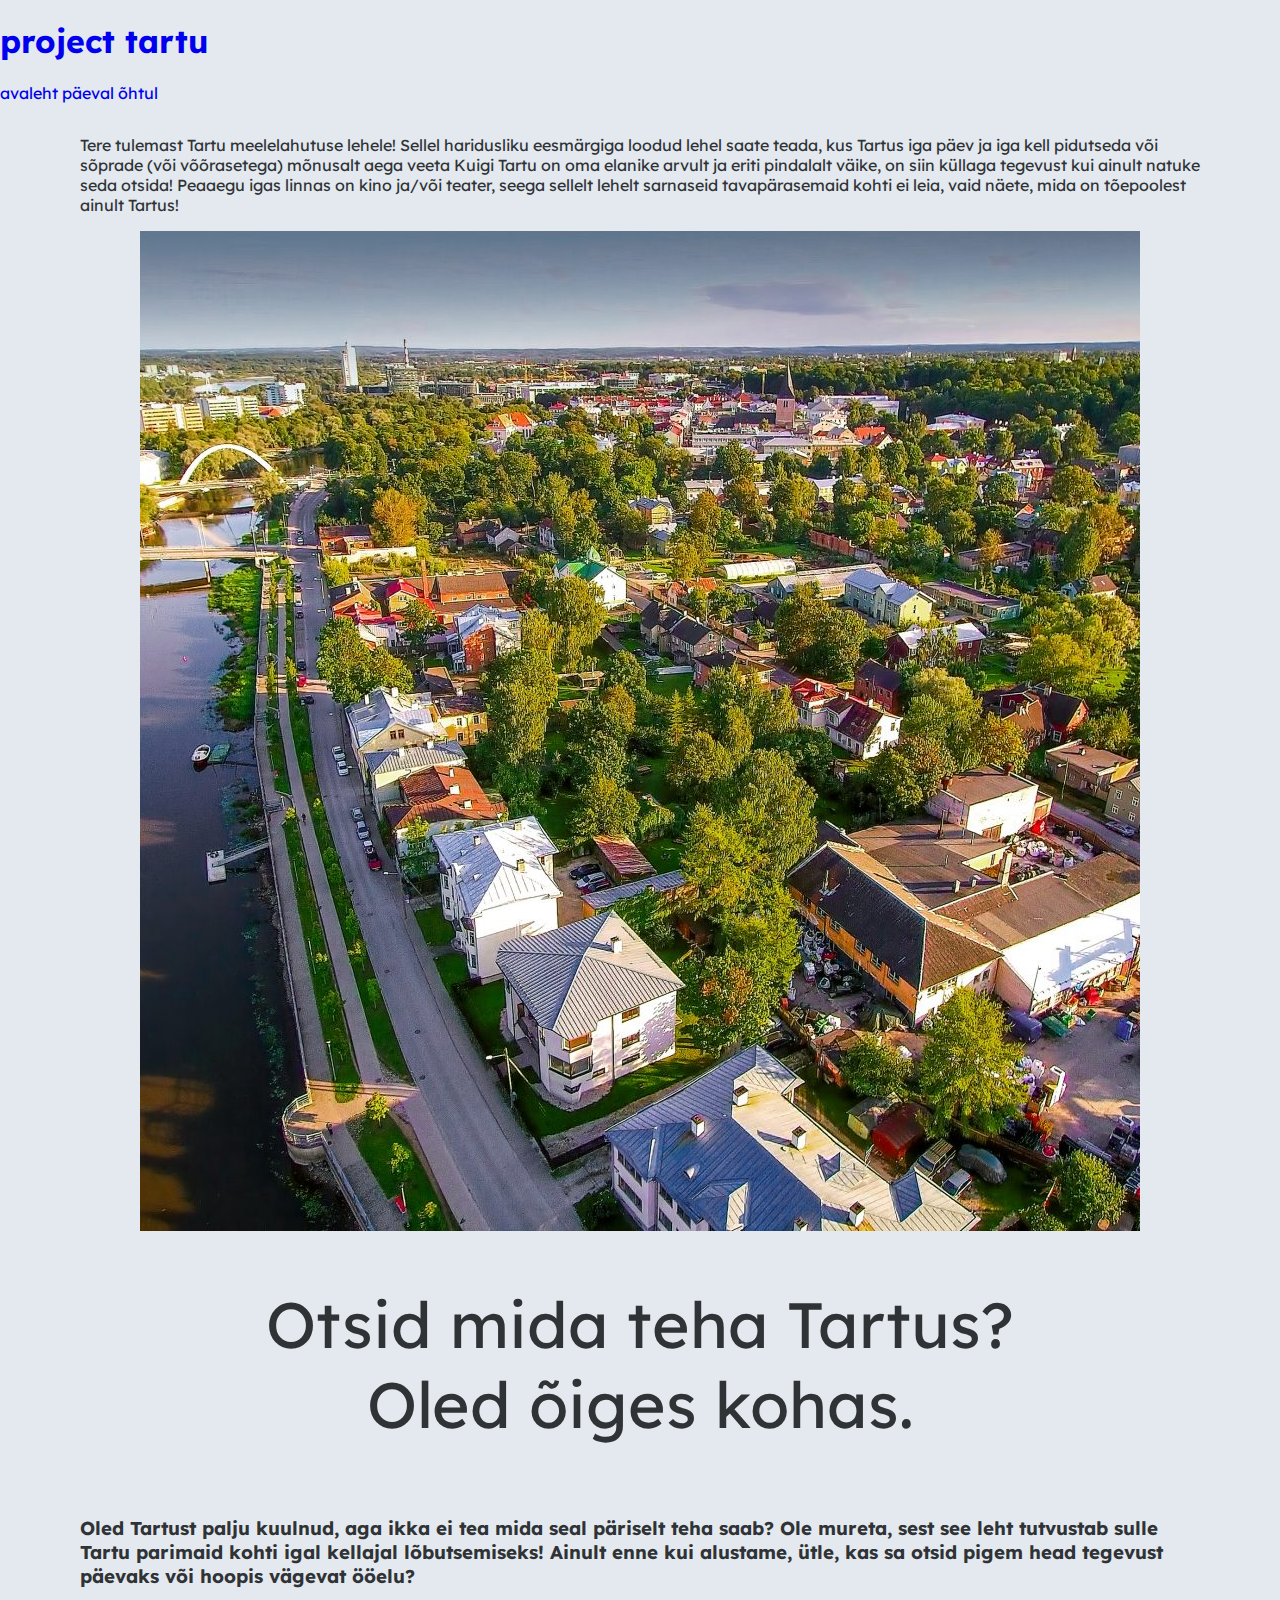
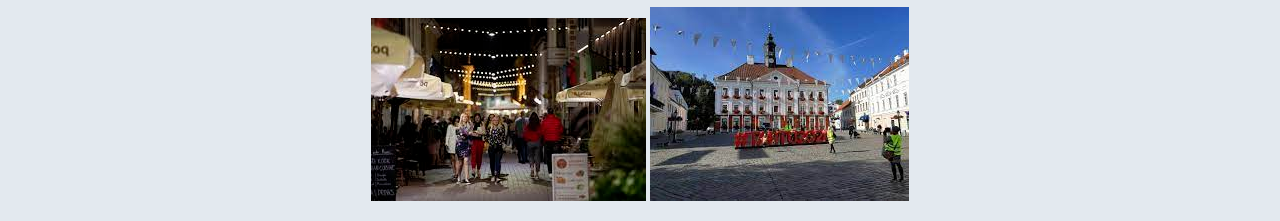
==== index.html @ 1abbdc7b "Link õhtu lehele" ====
<!DOCTYPE html>
<html lang="et">
<head>
    <meta charset="UTF-8">
    <meta http-equiv="X-UA-Compatible" content="IE=edge">
    <meta name="viewport" content="width=device-width, initial-scale=1.0">
    <title>project tartu</title>
    <link rel="stylesheet" href="style.css">
    <link rel="stylesheet" href="colors.css">
    <link rel="shortcut icon" href="img/Tartu_vapp_color.svg" type="image/x-icon">
    <script src="tartu-header.js"></script>
</head>
<body>
    <tartu-header></tartu-header>
    <section class="content">
        <p>Tere tulemast Tartu meelelahutuse lehele! Sellel haridusliku eesmärgiga loodud lehel saate teada, kus Tartus iga päev ja iga kell pidutseda või sõprade (või võõrasetega) mõnusalt aega veeta Kuigi Tartu on oma elanike arvult ja eriti pindalalt väike, on siin küllaga tegevust kui ainult natuke seda otsida! Peaaegu igas linnas on kino ja/või teater, seega sellelt lehelt sarnaseid tavapärasemaid kohti ei leia, vaid näete, mida on tõepoolest ainult Tartus!</p>
        <img src="img/Tartu.jpg" alt="Tartu">
        <h2 class="title">Otsid mida teha Tartus?<br>
            Oled õiges kohas.</h2>
        <h3>Oled Tartust palju kuulnud, aga ikka ei tea mida seal päriselt teha saab? Ole mureta, sest see leht tutvustab sulle Tartu parimaid kohti igal kellajal lõbutsemiseks! Ainult enne kui alustame, ütle, kas sa otsid pigem head tegevust päevaks või hoopis vägevat ööelu?</h3>
        <section class="valik">
            <a href="õhtu.html">
                <img src="img/pealeht_2.png" alt="õhtu">
            </a>
            <a href="päev.html">
                <img src="img/pealeht_1.png" alt="päevased tegevused">
            </a>
        </section>
    </section>
</body>
</html>
---- style.css ----
@import url('https://fonts.googleapis.com/css2?family=Lexend&display=swap');

html, body {
    margin: 0%;
    font-family: 'Lexend', sans-serif;
    background-color: #E3E9EF;
    color: #303336;
}

a {
    text-decoration: none;
}

.content {
    display: flex;
    flex-direction: column;
    align-items: center;
    margin: 1em 5em;
}

.title {
    font-size: 4em;
    font-weight: 400;
    text-align: center;
}
---- colors.css ----
:root {
    --vapipunane: #d22630;
    --valge: #fff;
}
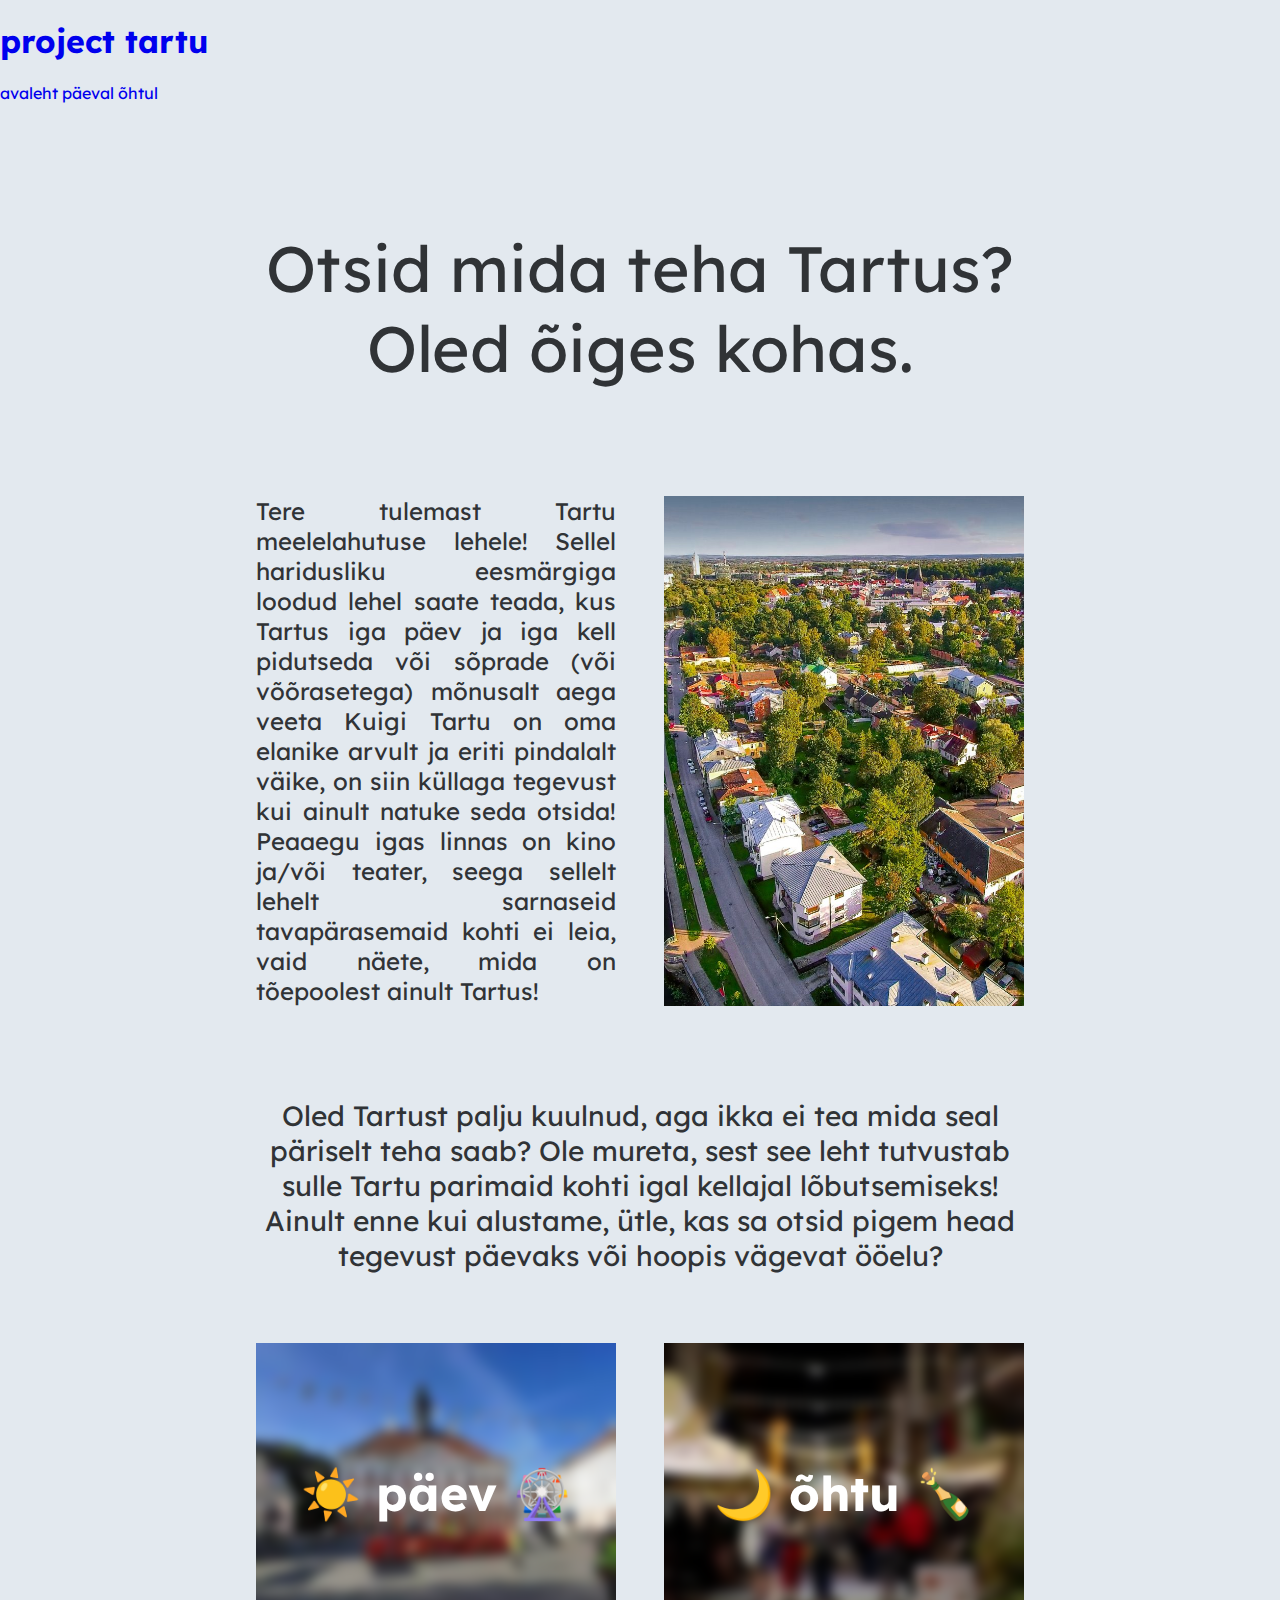
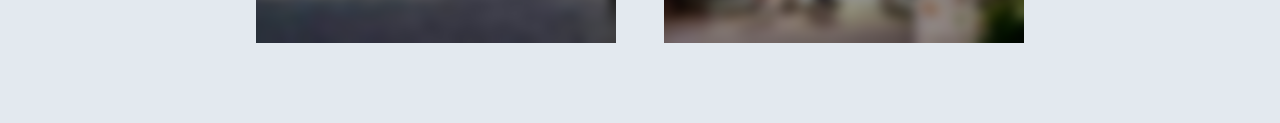
==== commit 884dee9f: "Suured muudatused" ====
--- a/index.html
+++ b/index.html
@@ -13,19 +13,32 @@
 <body>
     <tartu-header></tartu-header>
     <section class="content">
-        <p>Tere tulemast Tartu meelelahutuse lehele! Sellel haridusliku eesmärgiga loodud lehel saate teada, kus Tartus iga päev ja iga kell pidutseda või sõprade (või võõrasetega) mõnusalt aega veeta Kuigi Tartu on oma elanike arvult ja eriti pindalalt väike, on siin küllaga tegevust kui ainult natuke seda otsida! Peaaegu igas linnas on kino ja/või teater, seega sellelt lehelt sarnaseid tavapärasemaid kohti ei leia, vaid näete, mida on tõepoolest ainult Tartus!</p>
-        <img src="img/Tartu.jpg" alt="Tartu">
         <h2 class="title">Otsid mida teha Tartus?<br>
             Oled õiges kohas.</h2>
-        <h3>Oled Tartust palju kuulnud, aga ikka ei tea mida seal päriselt teha saab? Ole mureta, sest see leht tutvustab sulle Tartu parimaid kohti igal kellajal lõbutsemiseks! Ainult enne kui alustame, ütle, kas sa otsid pigem head tegevust päevaks või hoopis vägevat ööelu?</h3>
-        <section class="valik">
-            <a href="õhtu.html">
-                <img src="img/pealeht_2.png" alt="õhtu">
-            </a>
-            <a href="päev.html">
-                <img src="img/pealeht_1.png" alt="päevased tegevused">
-            </a>
+        <section class="two-columns">
+            <p>Tere tulemast Tartu meelelahutuse lehele! Sellel haridusliku eesmärgiga loodud lehel saate teada, kus Tartus iga päev ja iga kell pidutseda või sõprade (või võõrasetega) mõnusalt aega veeta Kuigi Tartu on oma elanike arvult ja eriti pindalalt väike, on siin küllaga tegevust kui ainult natuke seda otsida! Peaaegu igas linnas on kino ja/või teater, seega sellelt lehelt sarnaseid tavapärasemaid kohti ei leia, vaid näete, mida on tõepoolest ainult Tartus!</p>
+            <!-- <img src="img/Tartu.jpg" alt="Tartu"> -->
+            <div class="image"></div>
         </section>
+        <section class="valikud">
+            <p>Oled Tartust palju kuulnud, aga ikka ei tea mida seal päriselt teha saab? Ole mureta, sest see leht tutvustab sulle Tartu parimaid kohti igal kellajal lõbutsemiseks! Ainult enne kui alustame, ütle, kas sa otsid pigem head tegevust päevaks või hoopis vägevat ööelu?</p>
+            <section class="two-columns">
+                <a href="päev.html">
+                    <div class="valik valik1">
+                        <div class="valik-tekst">
+                            <h2>☀️ päev 🎡</h2>
+                        </div>
+                    </div>
+                </a>
+                <a href="õhtu.html">
+                    <div class="valik valik2">
+                        <div class="valik-tekst">
+                            <h2>🌙 õhtu 🍾</h2>
+                        </div>
+                    </div>
+                </a>
+            </section>
+        </section>  
     </section>
 </body>
 </html>--- a/style.css
+++ b/style.css
@@ -1,7 +1,7 @@
 @import url('https://fonts.googleapis.com/css2?family=Lexend&display=swap');
 
 html, body {
-    margin: 0%;
+    margin: 0;
     font-family: 'Lexend', sans-serif;
     background-color: #E3E9EF;
     color: #303336;
@@ -15,11 +15,82 @@
     display: flex;
     flex-direction: column;
     align-items: center;
-    margin: 1em 5em;
+    margin: 1em 20%;
 }
 
 .title {
     font-size: 4em;
     font-weight: 400;
     text-align: center;
+    margin: 1.7em 0;
+}
+
+.two-columns {
+    display: grid; 
+    grid-template-rows: 1fr;
+    grid-template-columns: 1fr 1fr;
+    gap: 3em;
+    text-align: justify;
+    margin-bottom: 4em;
+}
+
+.two-columns > * {
+    margin: 0
+}
+
+.two-columns > .image {
+    background-image: url("img/Tartu.jpg");
+    background-position: center;
+    background-size: cover;
+}
+
+.two-columns p {
+    font-size: x-large;
+}
+
+.valikud p {
+    font-size: 1.75em;
+    text-align: center;
+    margin-bottom: 2.5em;
+}
+
+.valik {
+    display: flex;
+    justify-content: center;
+    align-items: center;
+    color: white;
+    background-position: center;
+    background-size: cover;
+}
+
+.valik1 {
+    background-image: url("img/pealeht_1.png");
+}
+
+.valik2 {
+    background-image: url("img/pealeht_2.png");
+}
+
+.valik-tekst {
+    backdrop-filter: blur(6px);
+    transition: backdrop-filter 100ms;
+    height: 100%;
+    width: 100%;
+}
+
+.valik-tekst:hover {
+    backdrop-filter: blur(10px);
+}
+
+.valik h2 {
+    font-size: 3em;
+    text-align: center;
+    margin: 2.5em 0;
+}
+
+@media only screen and (max-width: 1000px) {
+    .two-columns {
+        grid-template-rows: 1fr 1fr;
+        grid-template-columns: 1fr;
+    }
 }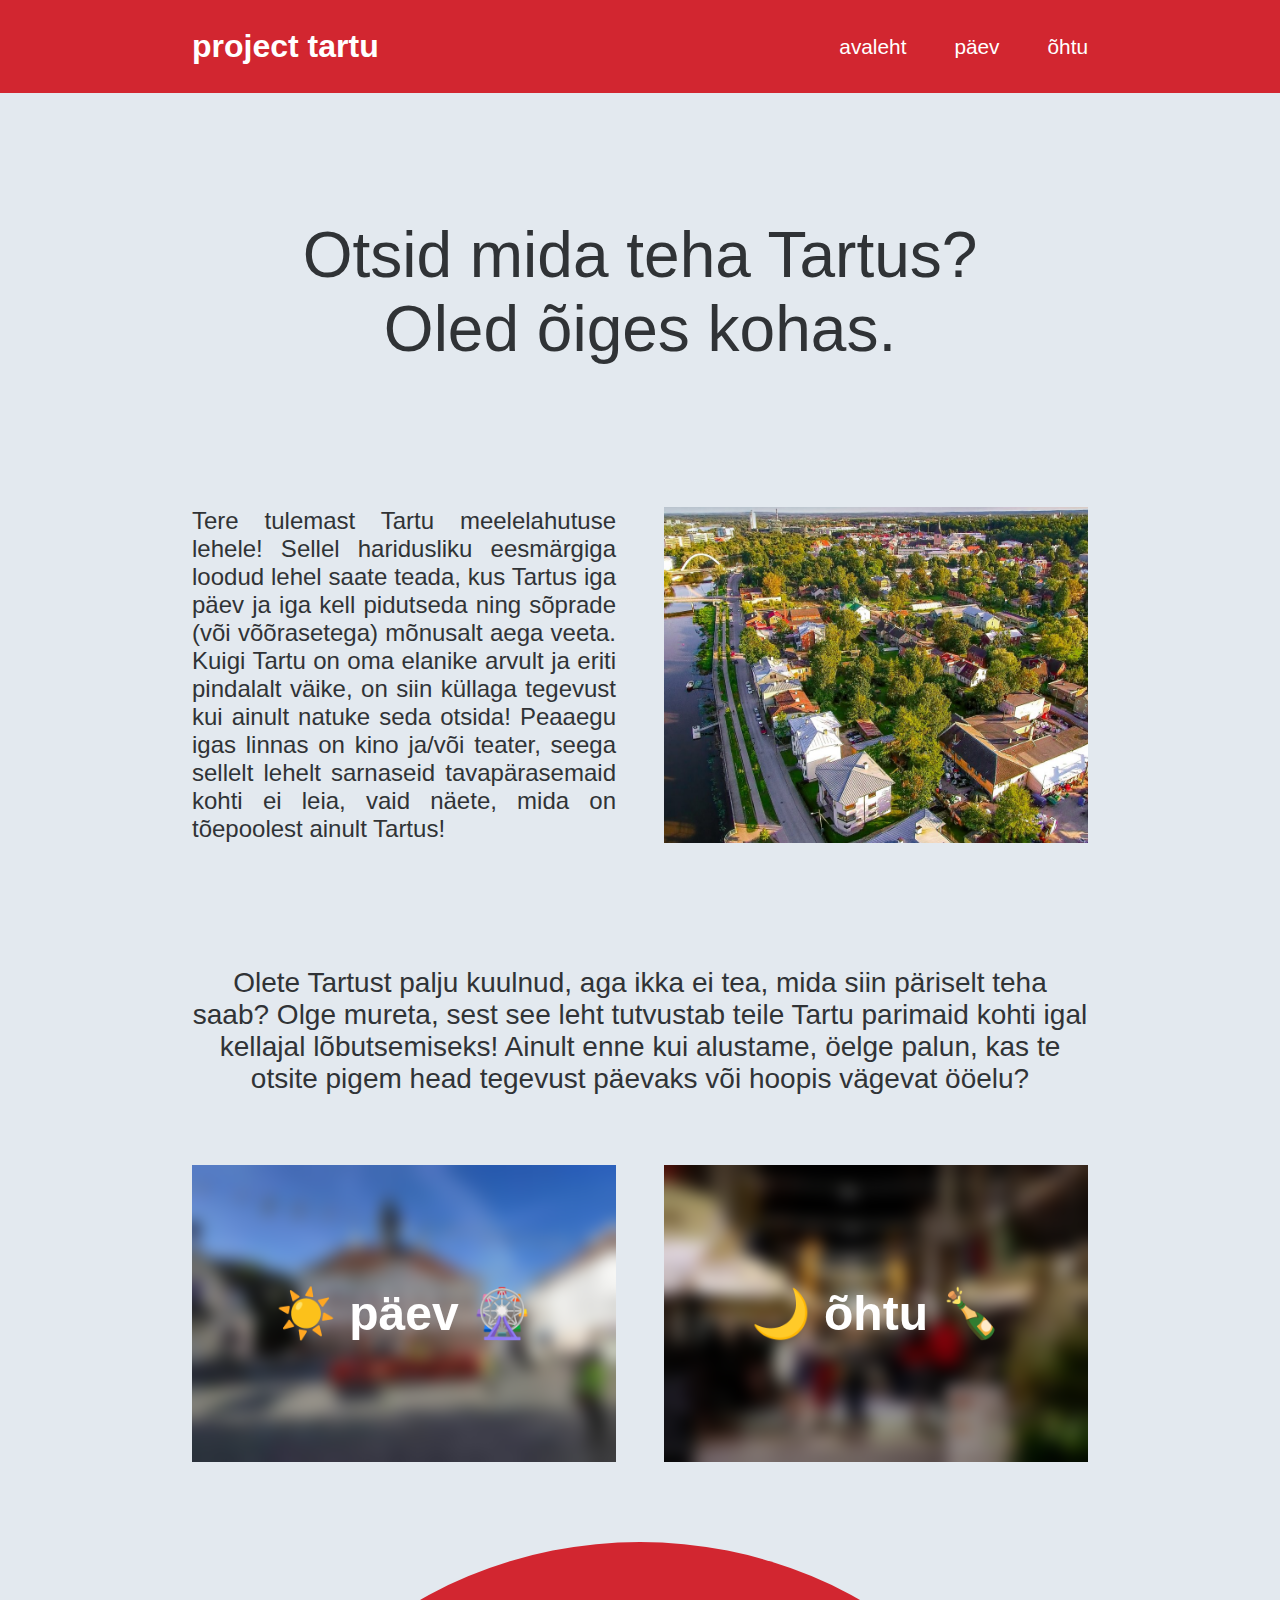
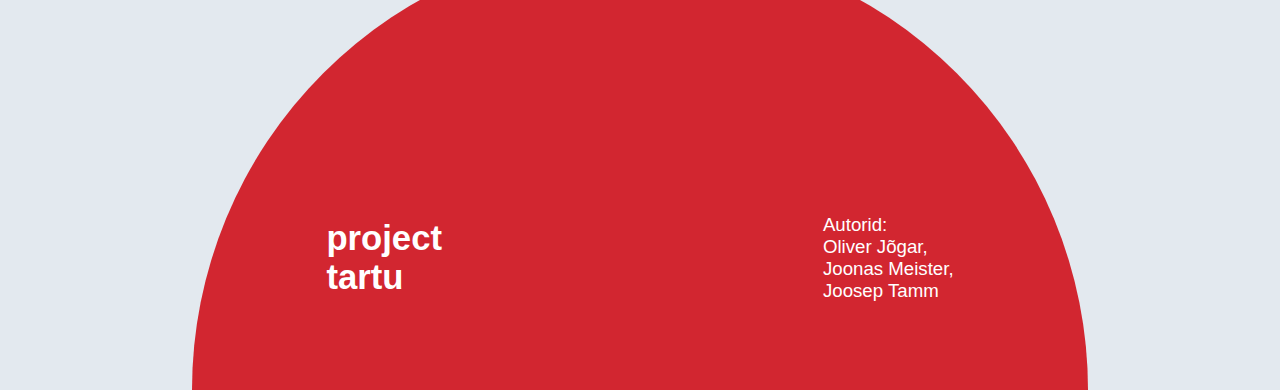
==== commit d1ba51c6: "Praktiliselt valmis leht" ====
--- a/index.html
+++ b/index.html
@@ -8,37 +8,37 @@
     <link rel="stylesheet" href="style.css">
     <link rel="stylesheet" href="colors.css">
     <link rel="shortcut icon" href="img/Tartu_vapp_color.svg" type="image/x-icon">
-    <script src="tartu-header.js"></script>
+    <script src="tartu-custom-elements.js"></script>
 </head>
 <body>
     <tartu-header></tartu-header>
-    <section class="content">
+    <main>
         <h2 class="title">Otsid mida teha Tartus?<br>
             Oled õiges kohas.</h2>
         <section class="two-columns">
-            <p>Tere tulemast Tartu meelelahutuse lehele! Sellel haridusliku eesmärgiga loodud lehel saate teada, kus Tartus iga päev ja iga kell pidutseda või sõprade (või võõrasetega) mõnusalt aega veeta Kuigi Tartu on oma elanike arvult ja eriti pindalalt väike, on siin küllaga tegevust kui ainult natuke seda otsida! Peaaegu igas linnas on kino ja/või teater, seega sellelt lehelt sarnaseid tavapärasemaid kohti ei leia, vaid näete, mida on tõepoolest ainult Tartus!</p>
-            <!-- <img src="img/Tartu.jpg" alt="Tartu"> -->
-            <div class="image"></div>
+            <p>Tere tulemast Tartu meelelahutuse lehele! Sellel haridusliku eesmärgiga loodud lehel saate teada, kus Tartus iga päev ja iga kell pidutseda ning sõprade (või võõrasetega) mõnusalt aega veeta. Kuigi Tartu on oma elanike arvult ja eriti pindalalt väike, on siin küllaga tegevust kui ainult natuke seda otsida! Peaaegu igas linnas on kino ja/või teater, seega sellelt lehelt sarnaseid tavapärasemaid kohti ei leia, vaid näete, mida on tõepoolest ainult Tartus!</p>
+            <div class="image" style="background-image: url('img/Tartu.jpg');"></div>
         </section>
         <section class="valikud">
-            <p>Oled Tartust palju kuulnud, aga ikka ei tea mida seal päriselt teha saab? Ole mureta, sest see leht tutvustab sulle Tartu parimaid kohti igal kellajal lõbutsemiseks! Ainult enne kui alustame, ütle, kas sa otsid pigem head tegevust päevaks või hoopis vägevat ööelu?</p>
+            <p>Olete Tartust palju kuulnud, aga ikka ei tea, mida siin päriselt teha saab? Olge mureta, sest see leht tutvustab teile Tartu parimaid kohti igal kellajal lõbutsemiseks! Ainult enne kui alustame, öelge palun, kas te otsite pigem head tegevust päevaks või hoopis vägevat ööelu?</p>
             <section class="two-columns">
                 <a href="päev.html">
-                    <div class="valik valik1">
+                    <div class="valik" style="background-image: url('img/pealeht_1.png');">
                         <div class="valik-tekst">
                             <h2>☀️ päev 🎡</h2>
                         </div>
                     </div>
                 </a>
                 <a href="õhtu.html">
-                    <div class="valik valik2">
+                    <div class="valik" style="background-image: url('img/pealeht_2.png');">
                         <div class="valik-tekst">
                             <h2>🌙 õhtu 🍾</h2>
                         </div>
                     </div>
                 </a>
             </section>
-        </section>  
-    </section>
+        </section>
+    </main>
+    <tartu-footer></tartu-footer>
 </body>
 </html>--- a/style.css
+++ b/style.css
@@ -1,4 +1,4 @@
-@import url('https://fonts.googleapis.com/css2?family=Lexend&display=swap');
+/* @import url('https://fonts.googleapis.com/css2?family=Lexend&display=swap'); */
 
 html, body {
     margin: 0;
@@ -11,11 +11,11 @@
     text-decoration: none;
 }
 
-.content {
+main {
     display: flex;
     flex-direction: column;
-    align-items: center;
-    margin: 1em 20%;
+    gap: 2em;
+    margin: 1em 15%;
 }
 
 .title {
@@ -27,25 +27,28 @@
 
 .two-columns {
     display: grid; 
-    grid-template-rows: 1fr;
-    grid-template-columns: 1fr 1fr;
+    grid-auto-rows: auto;
+    grid-template-columns: repeat(2, 1fr);
     gap: 3em;
     text-align: justify;
     margin-bottom: 4em;
 }
 
 .two-columns > * {
-    margin: 0
+    margin: 0;
 }
 
 .two-columns > .image {
-    background-image: url("img/Tartu.jpg");
     background-position: center;
     background-size: cover;
 }
 
+.card-desc h2 {
+    font-size: 28pt;
+}
+
 .two-columns p {
-    font-size: x-large;
+    font-size: 18pt;
 }
 
 .valikud p {
@@ -63,23 +66,14 @@
     background-size: cover;
 }
 
-.valik1 {
-    background-image: url("img/pealeht_1.png");
-}
-
-.valik2 {
-    background-image: url("img/pealeht_2.png");
-}
-
 .valik-tekst {
-    backdrop-filter: blur(6px);
+    backdrop-filter: blur(8px);
     transition: backdrop-filter 100ms;
-    height: 100%;
     width: 100%;
 }
 
 .valik-tekst:hover {
-    backdrop-filter: blur(10px);
+    backdrop-filter: blur(20px);
 }
 
 .valik h2 {
@@ -88,9 +82,61 @@
     margin: 2.5em 0;
 }
 
-@media only screen and (max-width: 1000px) {
+.kaart {
+    width: 100%;
+}
+
+.kaart iframe {
+    width: 100%;
+    height: 75vh;
+}
+
+.sidebar {
+    position: absolute;
+    display: none;
+    left: 30px;
+    flex-direction: column;
+    margin-top: 3em;
+    gap: 1em;
+    background-color: rgba(255, 255, 255, 0.25);
+    padding: 2em;
+}
+
+.sidebar-alt {
+    display: flex;
+    justify-content: center;
+    flex-direction: row;
+    gap: 1.8em;
+    background-color: rgba(255, 255, 255, 0.25);
+    padding: 2em;
+    flex-wrap: wrap;
+}
+
+.sidebar a, .sidebar-alt a {
+    color: var(--vapipunane);
+}
+
+.sticky {
+    position: sticky;
+    top: 0;
+}
+
+@media only screen and (max-width: 1200px) {
     .two-columns {
         grid-template-rows: 1fr 1fr;
         grid-template-columns: 1fr;
     }
+}
+
+@media only screen and (min-width: 1600px) {
+    main {
+        margin: 1em 20%;
+    }
+    .sidebar {
+        display: flex;
+    }
+
+    .sidebar-alt{
+        display: none;
+    }
 }--- a/colors.css
+++ b/colors.css
@@ -1,4 +1,3 @@
 :root {
     --vapipunane: #d22630;
-    --valge: #fff;
 }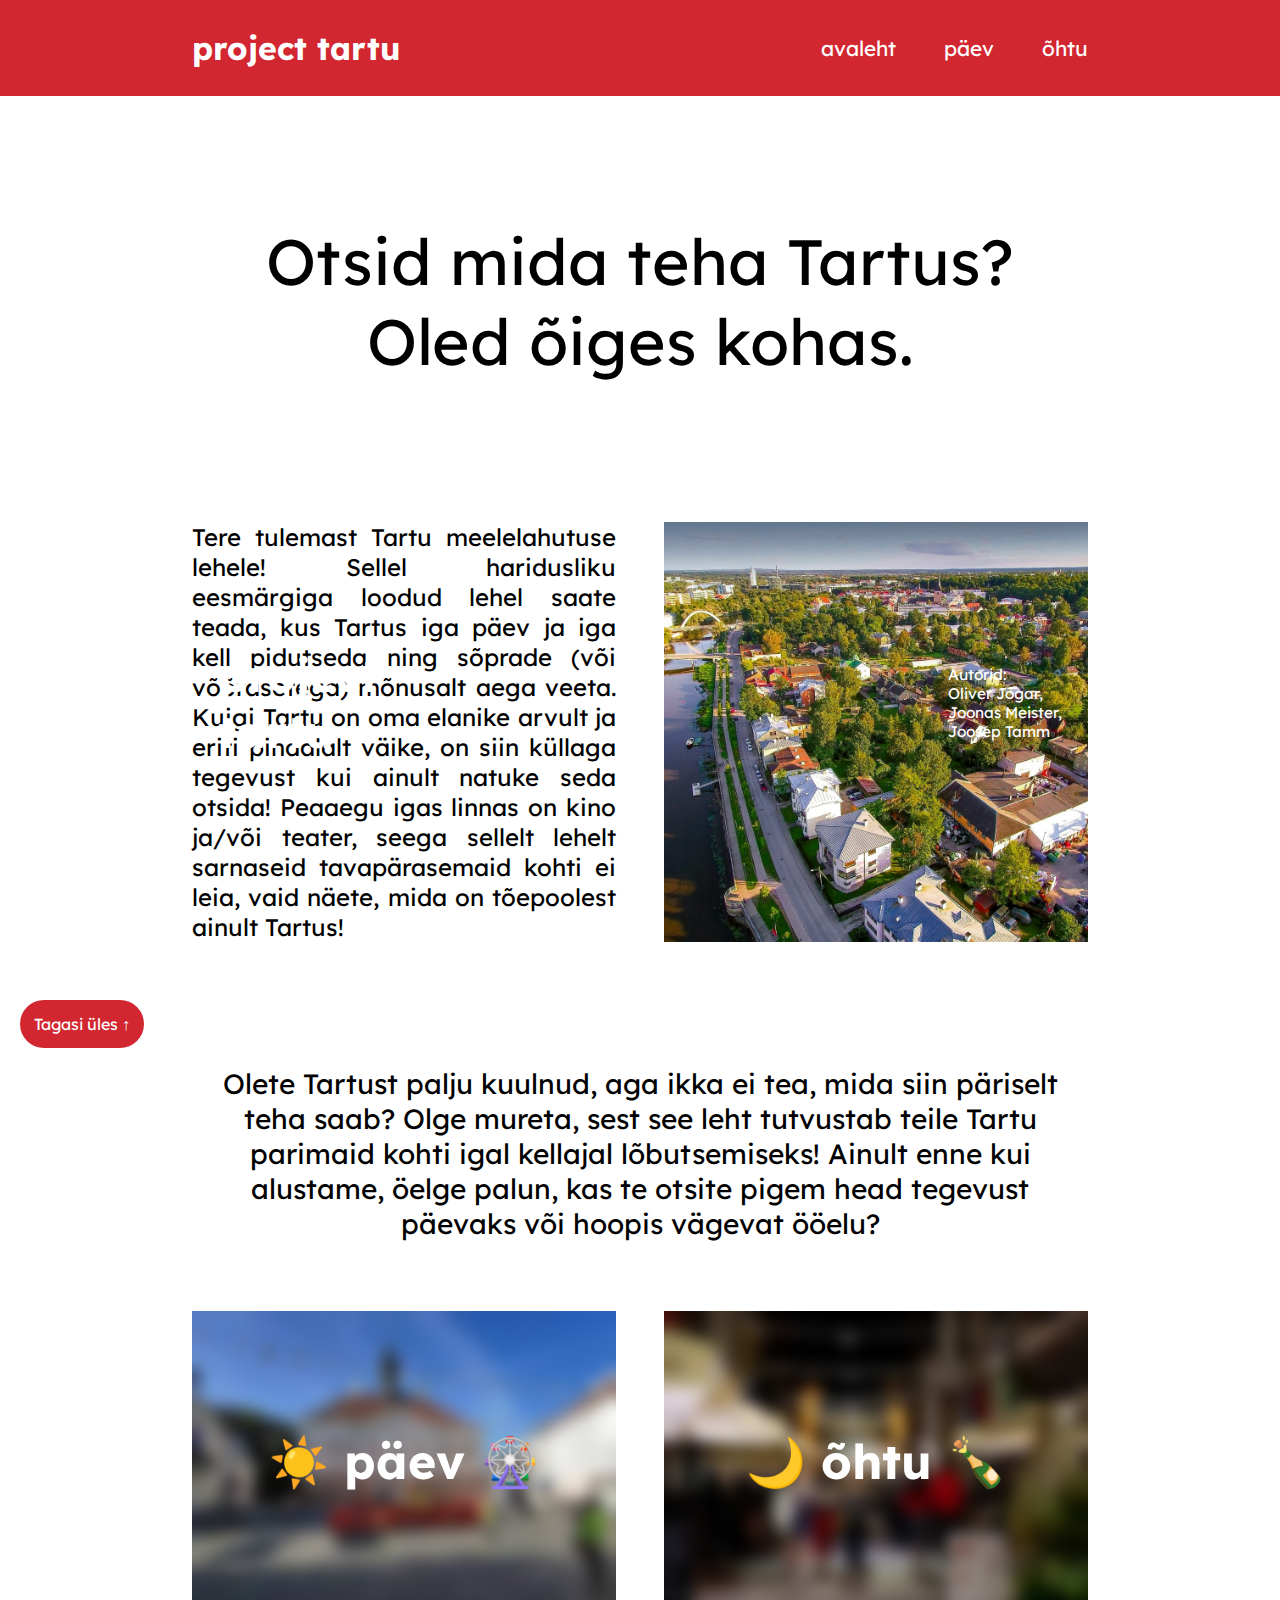
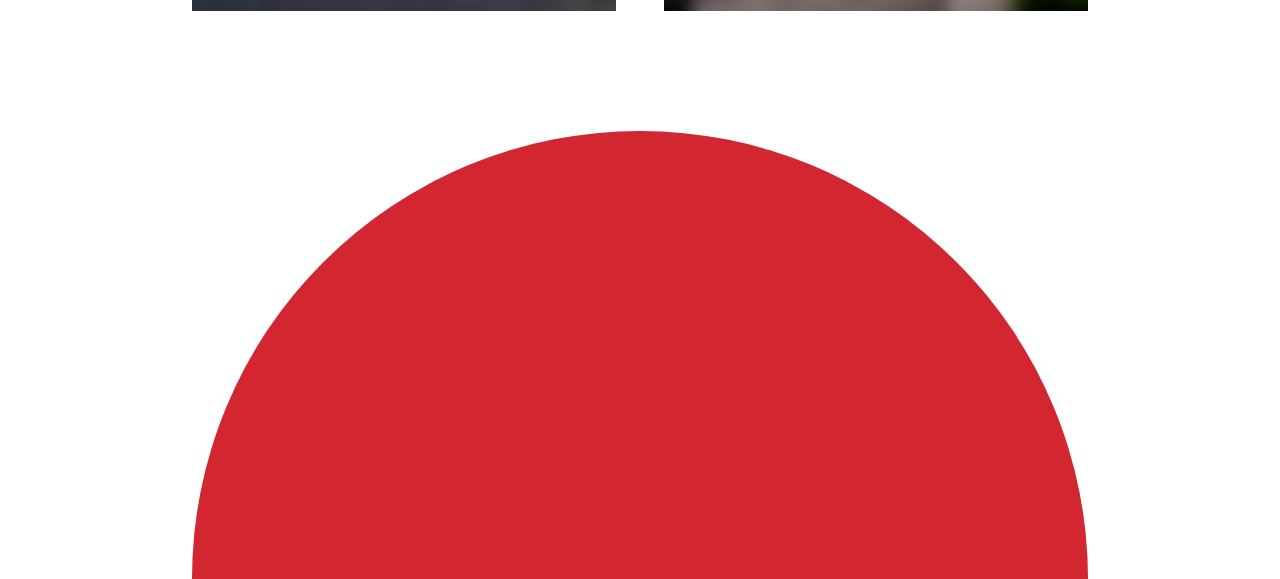
==== commit e12168b8: "Mobile friendly 🥳" ====
--- a/index.html
+++ b/index.html
@@ -15,11 +15,11 @@
     <main>
         <h2 class="title">Otsid mida teha Tartus?<br>
             Oled õiges kohas.</h2>
-        <section class="two-columns">
+        <div class="two-columns">
             <p>Tere tulemast Tartu meelelahutuse lehele! Sellel haridusliku eesmärgiga loodud lehel saate teada, kus Tartus iga päev ja iga kell pidutseda ning sõprade (või võõrasetega) mõnusalt aega veeta. Kuigi Tartu on oma elanike arvult ja eriti pindalalt väike, on siin küllaga tegevust kui ainult natuke seda otsida! Peaaegu igas linnas on kino ja/või teater, seega sellelt lehelt sarnaseid tavapärasemaid kohti ei leia, vaid näete, mida on tõepoolest ainult Tartus!</p>
             <div class="image" style="background-image: url('img/Tartu.jpg');"></div>
-        </section>
-        <section class="valikud">
+        </div>
+        <div class="valikud">
             <p>Olete Tartust palju kuulnud, aga ikka ei tea, mida siin päriselt teha saab? Olge mureta, sest see leht tutvustab teile Tartu parimaid kohti igal kellajal lõbutsemiseks! Ainult enne kui alustame, öelge palun, kas te otsite pigem head tegevust päevaks või hoopis vägevat ööelu?</p>
             <section class="two-columns">
                 <a href="päev.html">
@@ -37,8 +37,9 @@
                     </div>
                 </a>
             </section>
-        </section>
+        </div>
     </main>
+    <a href="#top" class="top">Tagasi üles &#8593;</a>
     <tartu-footer></tartu-footer>
 </body>
 </html>--- a/style.css
+++ b/style.css
@@ -1,14 +1,33 @@
-/* @import url('https://fonts.googleapis.com/css2?family=Lexend&display=swap'); */
+@import url('https://fonts.googleapis.com/css2?family=Lexend&display=swap');
+
+@keyframes fadeIn {
+    0% { opacity: 0; }
+    100% { opacity: 1; }
+}
+
+@keyframes slideDown {
+    0% { transform: translateY(-100%); }
+    100% { transform: translateY(0%); }
+}
+
+tartu-header .topnav {
+    display: none;
+    animation: slideDown 200ms;
+}
 
 html, body {
     margin: 0;
     font-family: 'Lexend', sans-serif;
-    background-color: #E3E9EF;
-    color: #303336;
+    background-color: var(--hele);
+    color: var(--tume);
+    animation: fadeIn 300ms;
+    scroll-behavior: smooth;
+    scroll-padding-top: 5vh;
 }
 
 a {
     text-decoration: none;
+    color: var(--vapipunane);
 }
 
 main {
@@ -76,7 +95,7 @@
     backdrop-filter: blur(20px);
 }
 
-.valik h2 {
+.valik-tekst h2 {
     font-size: 3em;
     text-align: center;
     margin: 2.5em 0;
@@ -87,6 +106,7 @@
 }
 
 .kaart iframe {
+    border: 0;
     width: 100%;
     height: 75vh;
 }
@@ -121,6 +141,34 @@
     top: 0;
 }
 
+.top { /* https://www.freecodecamp.org/news/css-only-back-to-top-button/ */
+    text-decoration: none;
+    padding: 14px;
+    color: white;
+    background: var(--vapipunane);
+    border-radius: 100px;
+    position: sticky;
+    bottom: 20px;
+    left: 20px;
+    /* float: right; */
+    z-index: 99;
+    --offset: 100px; 
+    margin-top: calc(100vh + var(--offset));
+    margin-bottom: 420px;
+}
+
+@media only screen and (max-width: 550px) {
+    .valik-tekst h2 {
+        font-size: 10vw;
+    }
+    .title {
+        font-size: 12vw;
+    }
+    .two-columns p, .valikud p {
+        font-size: 5vw;
+    }
+}
+
 @media only screen and (max-width: 1200px) {
     .two-columns {
         grid-template-rows: 1fr 1fr;
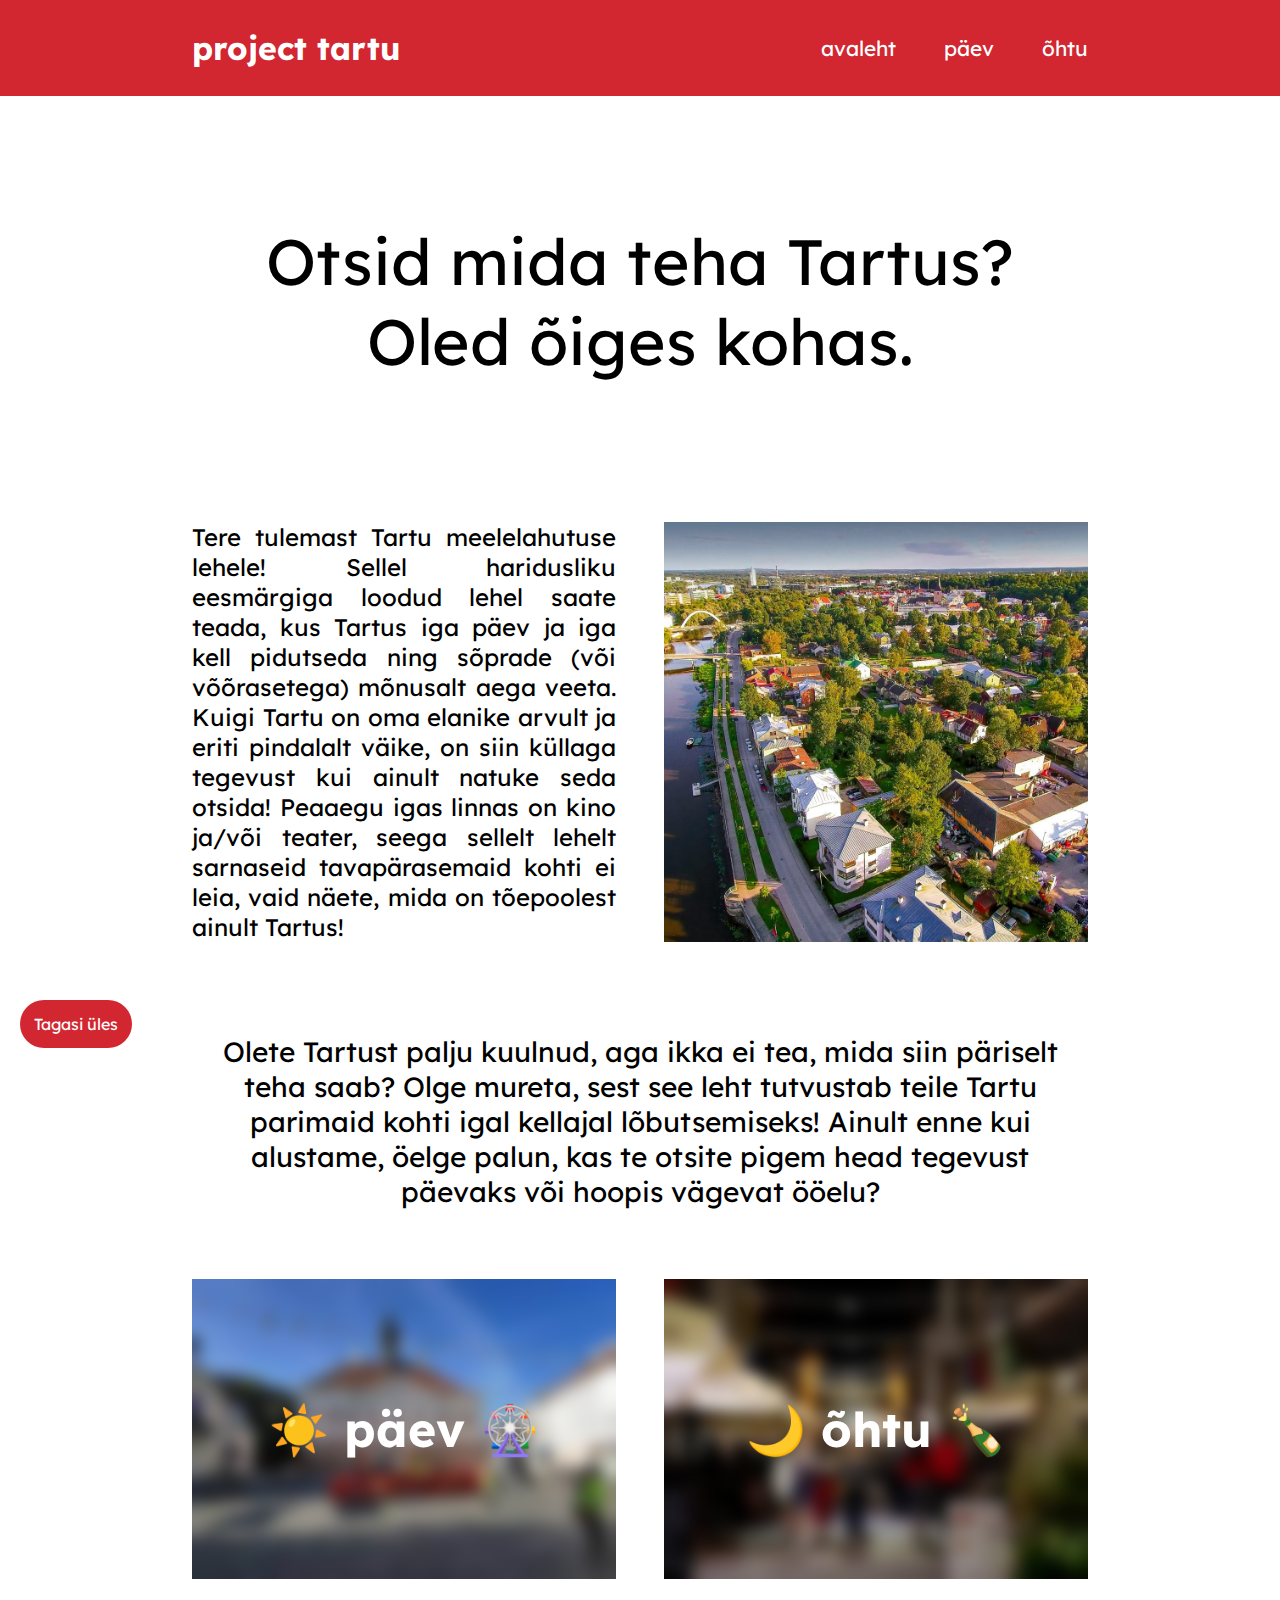
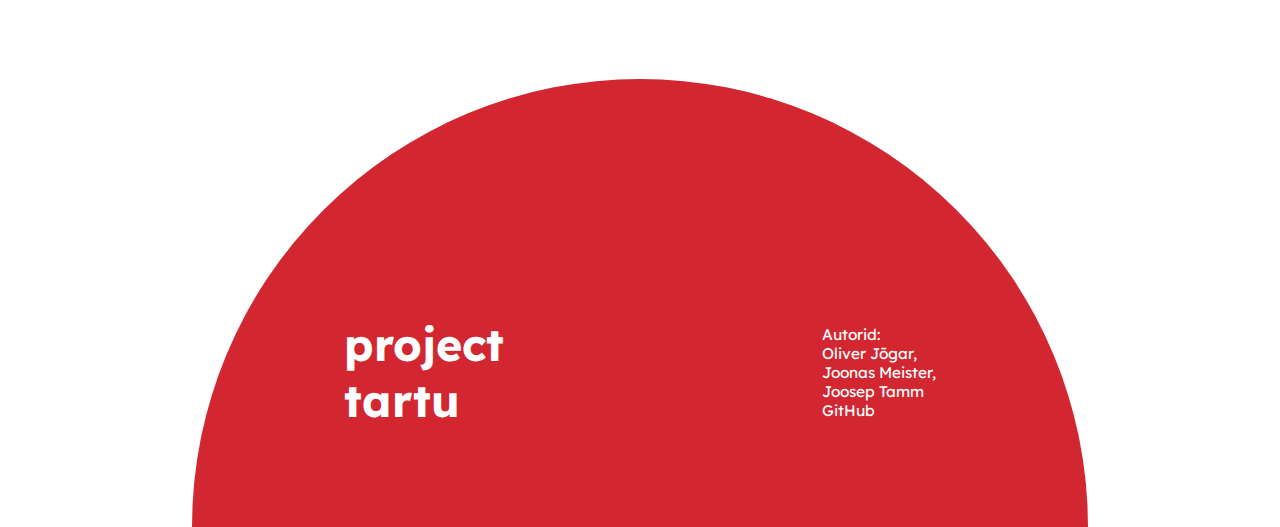
==== commit 34fa5489: "GitHub link, FontAwesome" ====
--- a/index.html
+++ b/index.html
@@ -8,9 +8,11 @@
     <link rel="stylesheet" href="style.css">
     <link rel="stylesheet" href="colors.css">
     <link rel="shortcut icon" href="img/Tartu_vapp_color.svg" type="image/x-icon">
+    <link rel="stylesheet" href="https://cdnjs.cloudflare.com/ajax/libs/font-awesome/6.2.1/css/all.min.css" integrity="sha512-MV7K8+y+gLIBoVD59lQIYicR65iaqukzvf/nwasF0nqhPay5w/9lJmVM2hMDcnK1OnMGCdVK+iQrJ7lzPJQd1w==" crossorigin="anonymous" referrerpolicy="no-referrer" />
     <script src="tartu-custom-elements.js"></script>
 </head>
 <body>
+    <a id="top"></a>
     <tartu-header></tartu-header>
     <main>
         <h2 class="title">Otsid mida teha Tartus?<br>
@@ -39,7 +41,7 @@
             </section>
         </div>
     </main>
-    <a href="#top" class="top">Tagasi üles &#8593;</a>
+    <a href="#top" class="top">Tagasi üles <i class="fa-solid fa-arrow-up"></i></a>
     <tartu-footer></tartu-footer>
 </body>
 </html>--- a/style.css
+++ b/style.css
@@ -10,7 +10,7 @@
     100% { transform: translateY(0%); }
 }
 
-tartu-header .topnav {
+tartu-header {
     display: none;
     animation: slideDown 200ms;
 }
@@ -50,7 +50,7 @@
     grid-template-columns: repeat(2, 1fr);
     gap: 3em;
     text-align: justify;
-    margin-bottom: 4em;
+    margin-bottom: 2rem;
 }
 
 .two-columns > * {
@@ -87,12 +87,14 @@
 
 .valik-tekst {
     backdrop-filter: blur(8px);
+    -webkit-backdrop-filter: blur(8px);
     transition: backdrop-filter 100ms;
     width: 100%;
 }
 
 .valik-tekst:hover {
     backdrop-filter: blur(20px);
+    -webkit-backdrop-filter: blur(20px);
 }
 
 .valik-tekst h2 {
@@ -103,6 +105,7 @@
 
 .kaart {
     width: 100%;
+    margin-bottom: 20px;
 }
 
 .kaart iframe {
@@ -150,11 +153,9 @@
     position: sticky;
     bottom: 20px;
     left: 20px;
-    /* float: right; */
     z-index: 99;
     --offset: 100px; 
     margin-top: calc(100vh + var(--offset));
-    margin-bottom: 420px;
 }
 
 @media only screen and (max-width: 550px) {
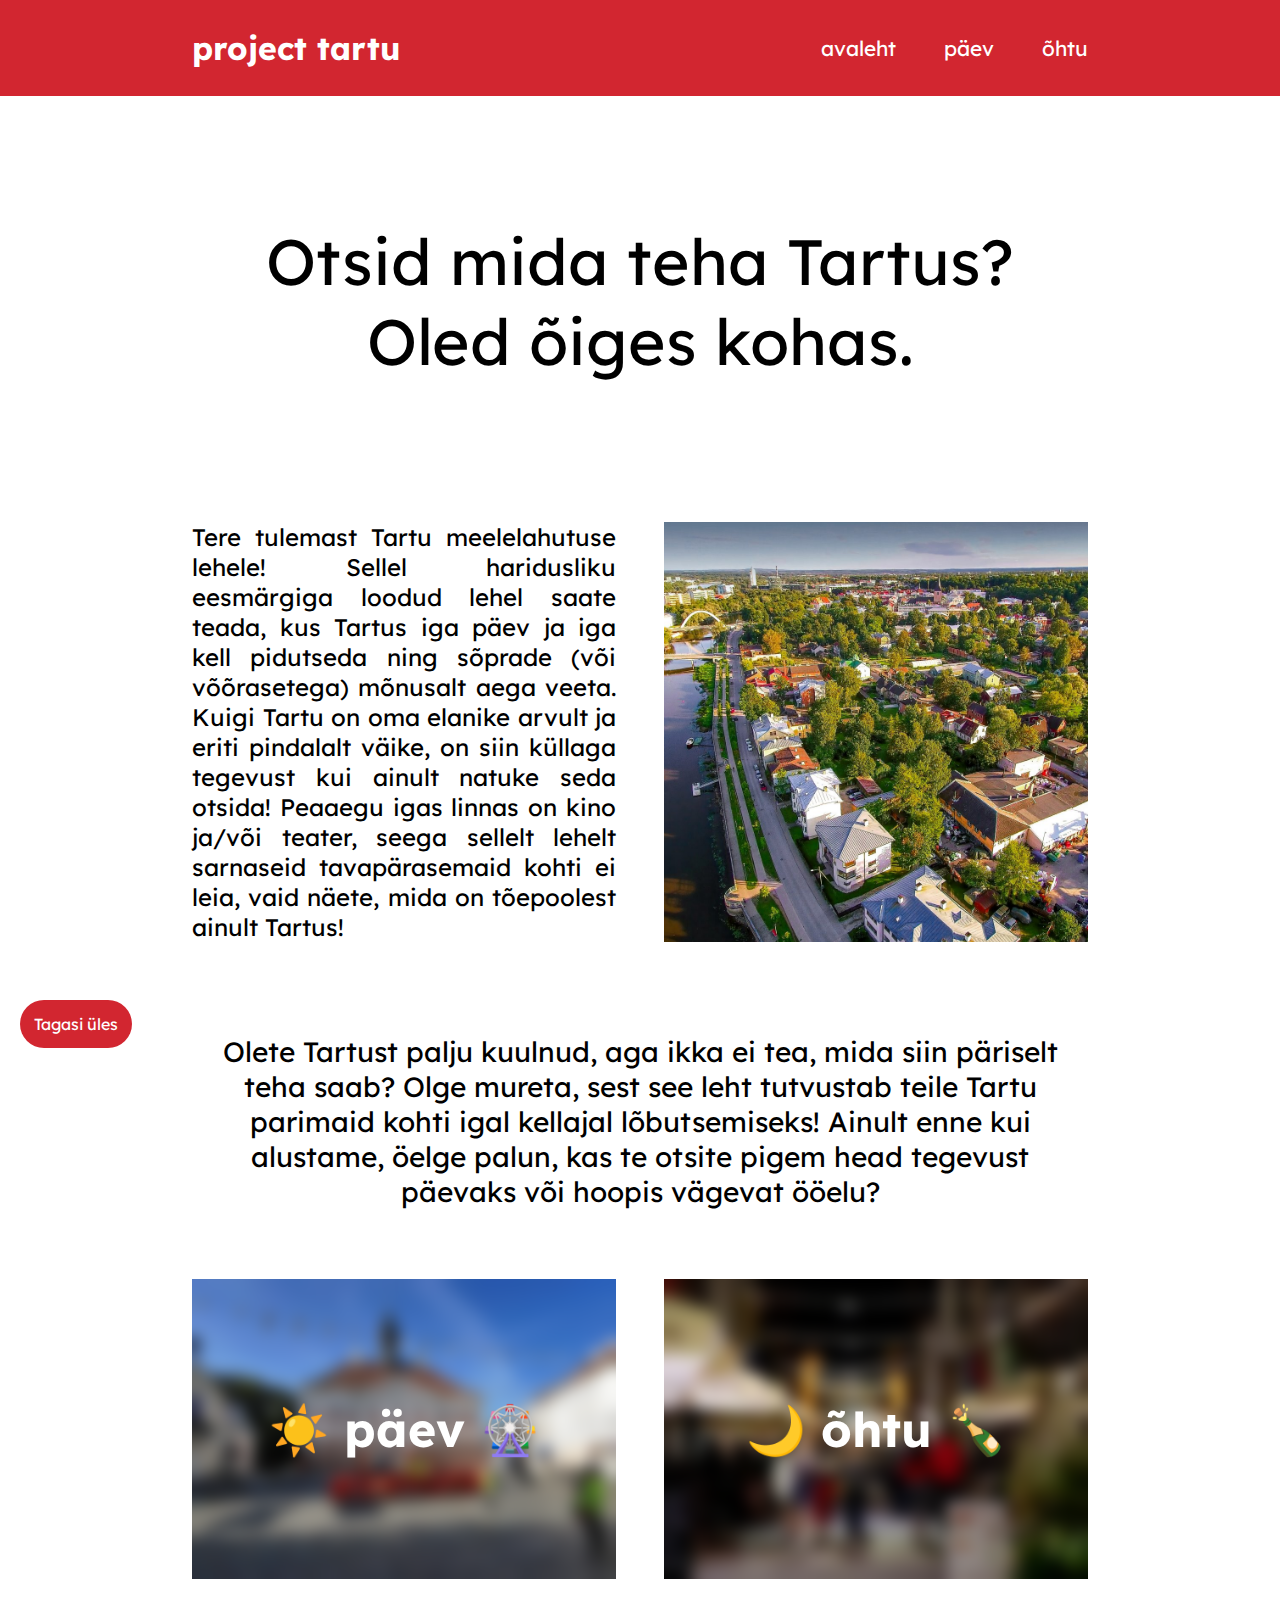
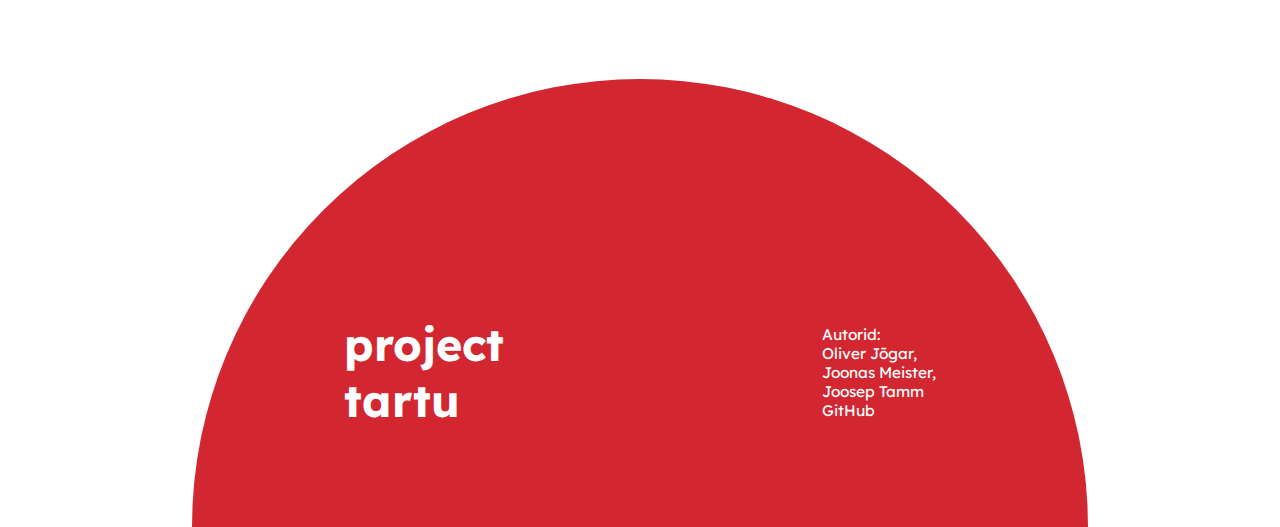
==== commit 348d6585: "Parema resoga sama pealeht_1 pilt" ====
--- a/index.html
+++ b/index.html
@@ -25,7 +25,7 @@
             <p>Olete Tartust palju kuulnud, aga ikka ei tea, mida siin päriselt teha saab? Olge mureta, sest see leht tutvustab teile Tartu parimaid kohti igal kellajal lõbutsemiseks! Ainult enne kui alustame, öelge palun, kas te otsite pigem head tegevust päevaks või hoopis vägevat ööelu?</p>
             <section class="two-columns">
                 <a href="päev.html">
-                    <div class="valik" style="background-image: url('img/pealeht_1.png');">
+                    <div class="valik" style="background-image: url('img/pealeht_1.jpg');">
                         <div class="valik-tekst">
                             <h2>☀️ päev 🎡</h2>
                         </div>
--- a/style.css
+++ b/style.css
@@ -119,7 +119,7 @@
     display: none;
     left: 30px;
     flex-direction: column;
-    margin-top: 3em;
+    top: 30px;
     gap: 1em;
     background-color: rgba(255, 255, 255, 0.25);
     padding: 2em;
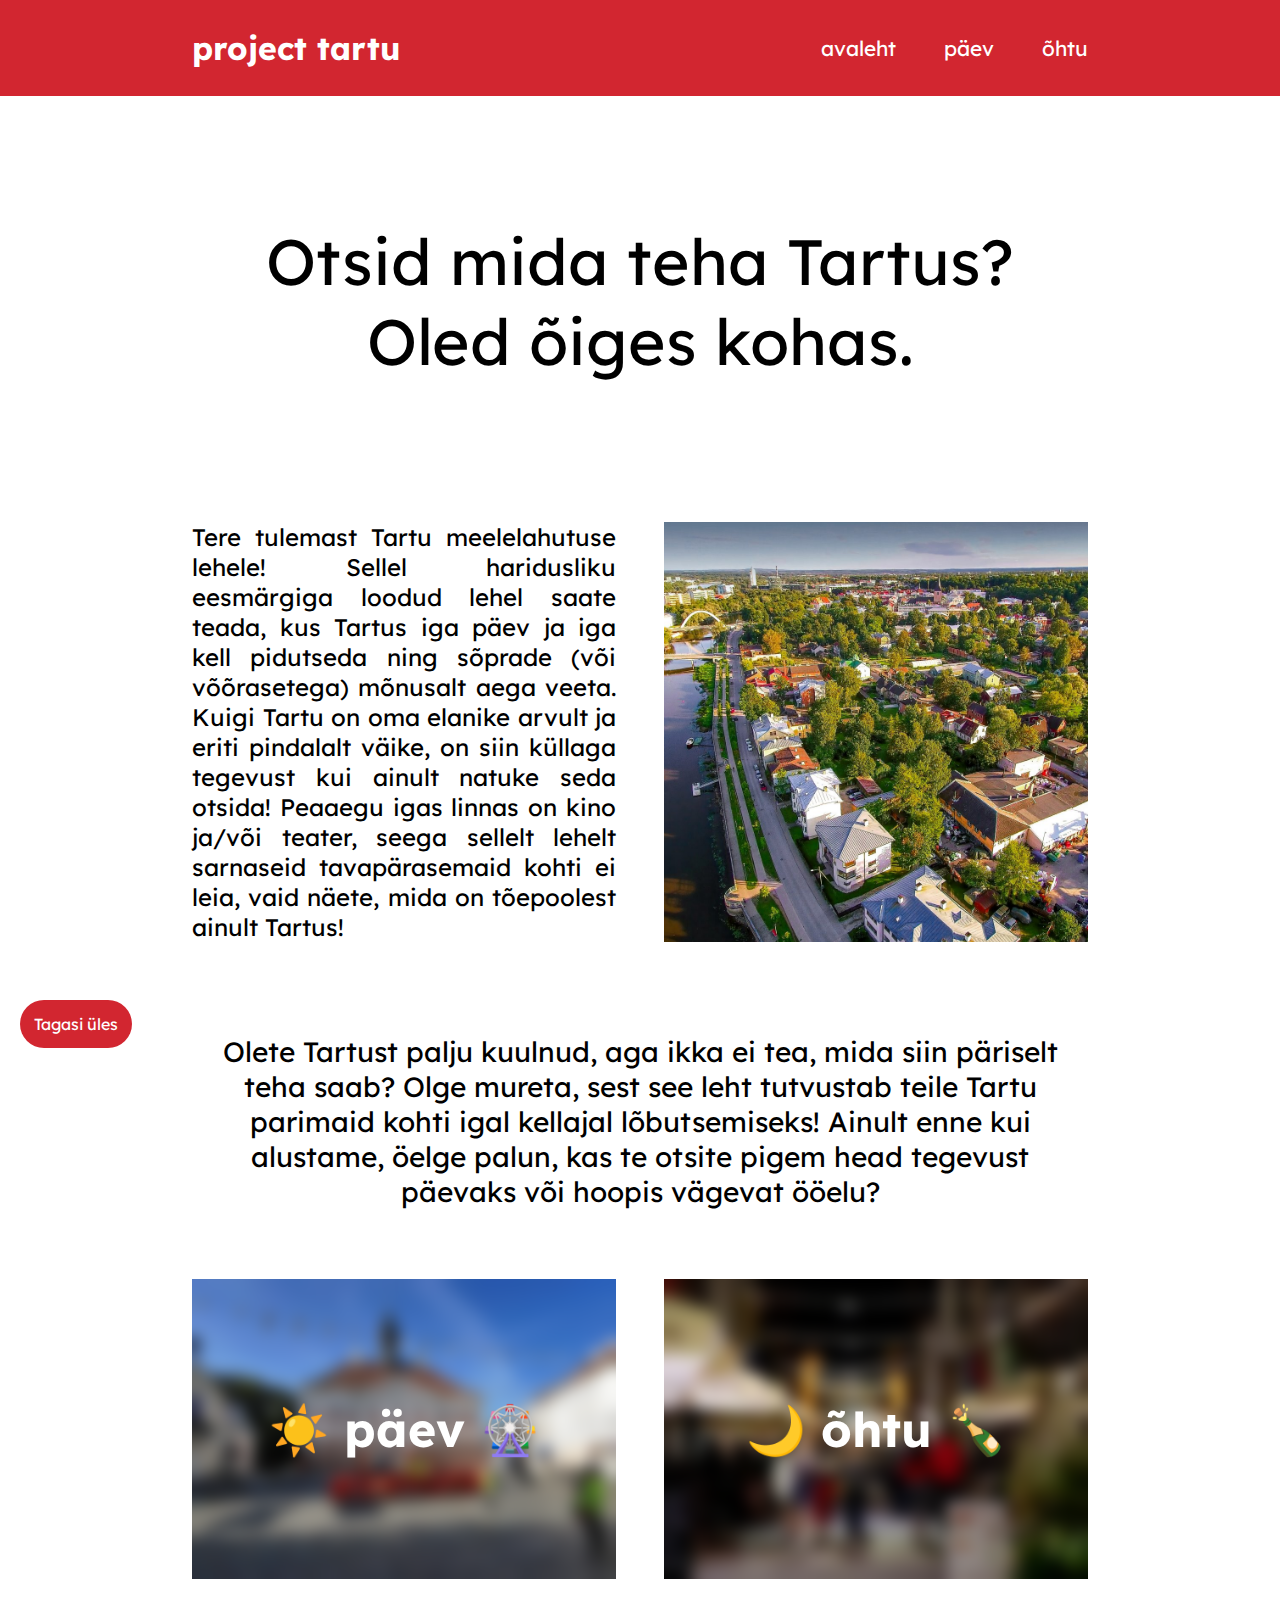
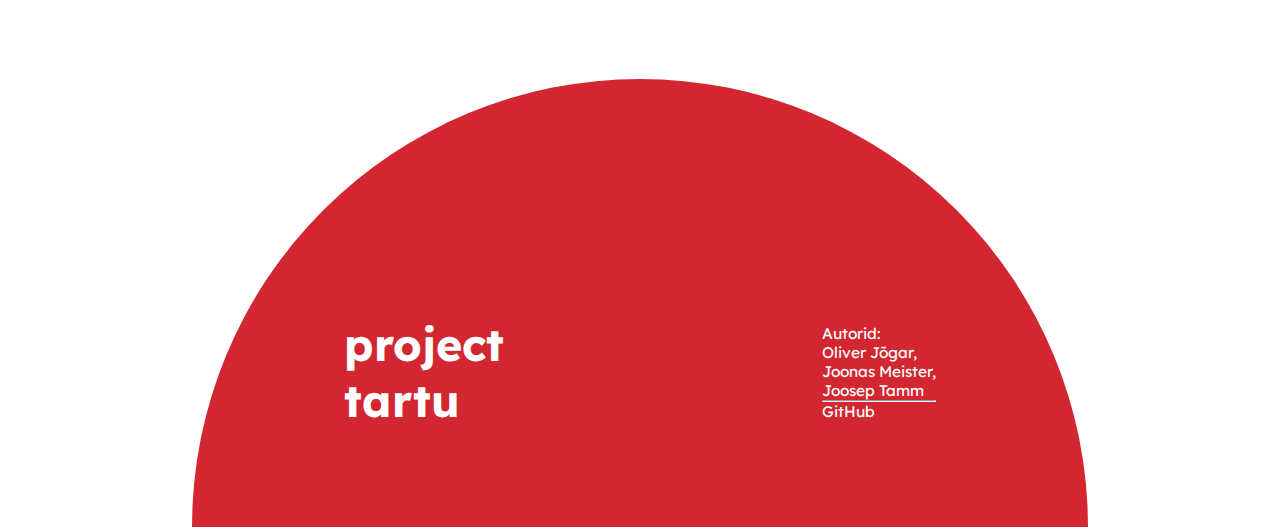
==== commit 0e46898a: "Lihtsam CSS link kohandatud elementides" ====
--- a/index.html
+++ b/index.html
@@ -8,7 +8,7 @@
     <link rel="stylesheet" href="style.css">
     <link rel="stylesheet" href="colors.css">
     <link rel="shortcut icon" href="img/Tartu_vapp_color.svg" type="image/x-icon">
-    <link rel="stylesheet" href="https://cdnjs.cloudflare.com/ajax/libs/font-awesome/6.2.1/css/all.min.css" integrity="sha512-MV7K8+y+gLIBoVD59lQIYicR65iaqukzvf/nwasF0nqhPay5w/9lJmVM2hMDcnK1OnMGCdVK+iQrJ7lzPJQd1w==" crossorigin="anonymous" referrerpolicy="no-referrer" />
+    <link rel="stylesheet" href="https://cdnjs.cloudflare.com/ajax/libs/font-awesome/6.2.1/css/all.min.css" integrity="sha512-MV7K8+y+gLIBoVD59lQIYicR65iaqukzvf/nwasF0nqhPay5w/9lJmVM2hMDcnK1OnMGCdVK+iQrJ7lzPJQd1w==" crossorigin="anonymous" referrerpolicy="no-referrer">
     <script src="tartu-custom-elements.js"></script>
 </head>
 <body>
